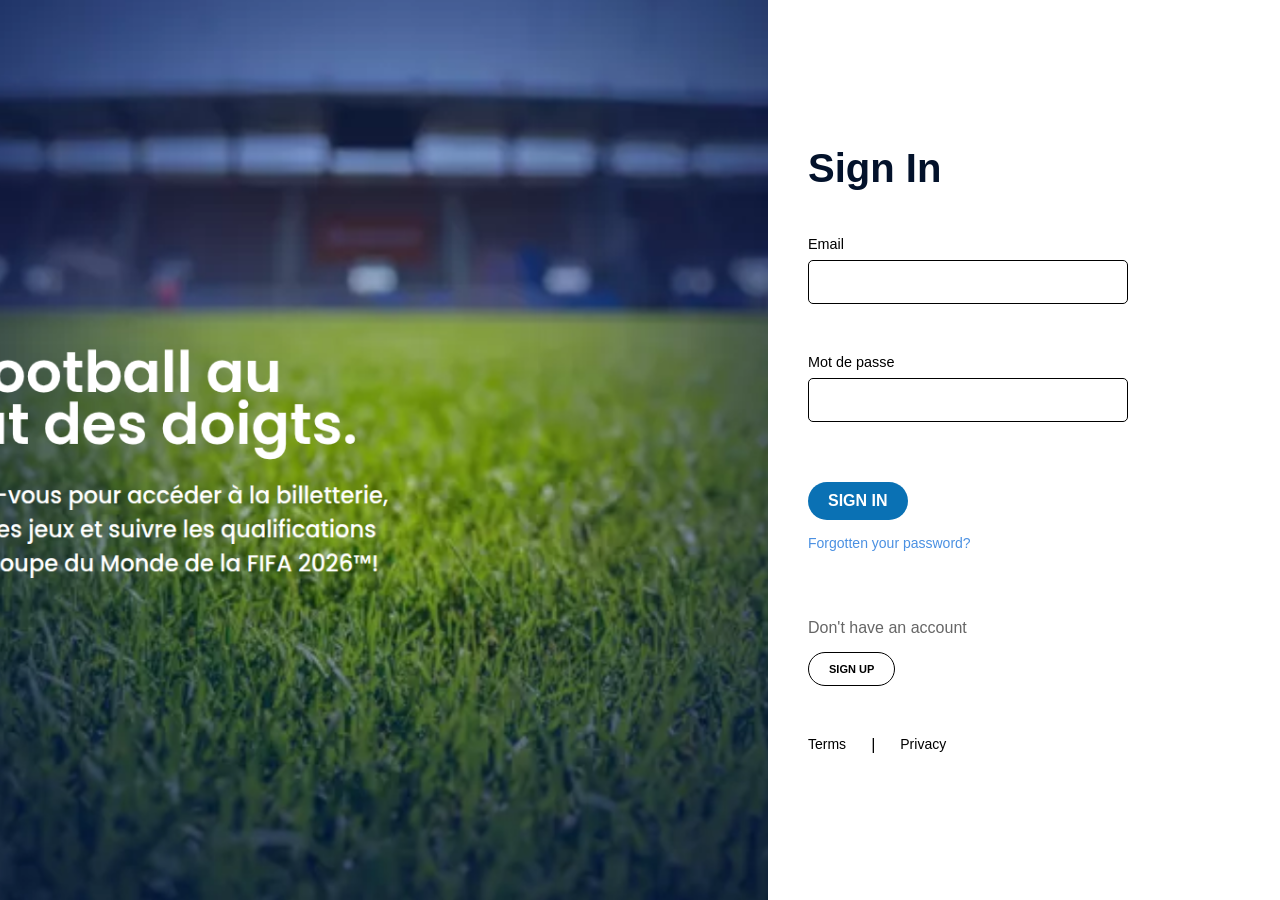
==== signin.html @ 0ba0b4b2 "Mise à jour - FIFA website" ====
<!DOCTYPE html>
<html lang="fr">
<head>
    <meta charset="UTF-8">
    <meta name="viewport" content="width=device-width, initial-scale=1.0">
    <title>Connexion - Interface Moderne</title>
    <link rel="stylesheet" href="signin.css">
</head>
<body>
    <div class="background-section"></div>
    
    <div class="form-section">
        <h2>Sign In</h2>
        
        <form>
            <div class="form-group">
                <label for="email">Email</label>
                <input type="email" id="email" placeholder="" required>
            </div>
            
            <div class="form-group">
                <label for="password">Mot de passe</label>
                <input type="password" id="password" placeholder="" required>
            </div>
            
            <button type="submit" class="btn">SIGN IN</button>
            <!--<a href="signup2.html" class="btn">SIGN IN</a>-->
            
            <div class="forgot-password">
                <label for="dialog-toggle" class="forgot-link">Forgotten your password?</label>
            </div>
        </form>
        
        <div class="signup-section">
            <p>Don't have an account</p>
            <a href="signup.html" class="btn-signup">SIGN UP</a>
        </div>
        <input type="checkbox" id="dialog-toggle">
    <div class="dialog-overlay">
        <div class="dialog">
            <h2>Forgotten your password?</h2>
            <p>Enter your email address below and click on 'SEND ME A LINK'. A link to change your password will be sent to you.</p>
            
            <div class="form-group">
                <label for="reset-email">Email</label>
                <input type="email" id="reset-email" placeholder="Votre adresse email" required>
            </div>
            
            <div class="dialog-buttons">
                <label for="dialog-toggle" class="btn-cancel">Cancel</label>
                <button type="button" class="btn-send">SEND ME A LINK</button>
            </div>
        </div>
    </div>
        <div class="footer">
            <a href="#">Terms</a>
            <span class="separator">|</span>
            <a href="#">Privacy</a>
        </div>
    </div>
    
</body>
</html>
---- signin.css ----
* {
            margin: 0;
            padding: 0;
            box-sizing: border-box;
            font-family: 'Segoe UI', Tahoma, Geneva, Verdana, sans-serif;
        }

        body {
            display: flex;
            min-height: 100vh;
        }

        .background-section {
            width: 60%;
            background-image: url(assets/images/LoginInBgC.png);
            background-size: cover;
            background-position: center;
        }

        .form-section {
            width: 30%;
            min-width: 400px;
            background-color: white;
            display: flex;
            flex-direction: column;
            justify-content: center;
            padding: 40px;
        }

        h2 {
            color: #03122B;
            margin-bottom: 45px;
            font-size: 40px;
            font-weight: 600;
        }

        .form-group {
            margin-bottom: 50px;
        }

        label {
            display: block;
            margin-bottom: 8px;
            font-weight: 500;
            color: #000000;
            font-size: 0.9rem;
        }

        input[type="email"],
        input[type="password"] {
            width: 100%;
            padding: 12px 15px;
            border: 1px solid #000000;
            border-radius: 5px;
            font-size: 16px;
            transition: border-color 0.3s;
        }

        input[type="email"]:focus,
        input[type="password"]:focus {
            border-color: #0A71B4;
            outline: none;
            box-shadow: 0 0 0 2px rgba(74, 144, 226, 0.2);
        }

        .btn {
            display: inline-block;
            padding: 10px 20px;
            background-color: #0A71B4;
            color: white;
            border: none;
            border-radius: 30px;
            font-size: 16px;
            font-weight: 600;
            cursor: pointer;
            transition: background-color 0.3s;
            margin-top: 10px;
        }

        .btn:hover {
            background-color: #2964ae;
        }

        .forgot-password {
            text-align: left;
            margin-top: 15px;
        }

        .forgot-password a {
            color: #4a90e2;
            text-decoration: none;
            font-size: 16px;
            cursor: pointer;
        }

        .forgot-password a:hover {
            text-decoration: none;
        }

        .signup-section {
            text-align: left;
            margin-top: 40px;
            padding-top: 20px;
        }

        .signup-section p {
            margin-bottom: 15px;
            color: #666;
            font-size: 16px;
        }

        .btn-signup {
            display: inline-block;
            padding: 10px 20px;
            background-color: transparent;
            color: #000000;
            border: 1px solid #000000;
            border-radius: 30px;
            font-size: 11px;
            font-weight: 600;
            text-decoration: none;
            transition: all 0.3s;
        }

        .footer {
            display: flex;
            justify-content: flex-start;
            margin-top: 30px;
            padding-top: 20px;
        }

        .footer a {
            color: #000000;
            text-decoration: none;
            font-size: 14px;
        }

        .footer a:hover {
            text-decoration: none;
        }

        .separator {
            margin: 0 25px;
            color: #000000;
        }

        /* Styles pour la boîte de dialogue */        
        .forgot-password {
            text-align: left;
            margin-top: 15px;
        }

        .forgot-link {
            color: #4a90e2;
            text-decoration: none;
            font-size: 14px;
            cursor: pointer;
        }

        .forgot-link:hover {
            text-decoration: none;
        }

        /* Votre CSS pour la boîte de dialogue */
        .dialog-overlay {
            position: fixed;
            top: 0;
            left: 0;
            width: 100%;
            height: 100%;
            background-color: rgba(0, 0, 0, 0.5);
            display: none;
            justify-content: center;
            align-items: center;
            z-index: 1000;
        }

        .dialog {
            background-color: white;
            border-radius: 10px;
            width: 90%;
            max-width: 800px;
            padding: 30px;
            box-shadow: 0 5px 20px rgba(0, 0, 0, 0.2);
        }

        .dialog h2 {
            margin-bottom: 20px;
            color: #000000;
            text-align: left;
        }

        .dialog p {
            margin-bottom: 20px;
            color: #000000;
            text-align: left;
            font-size: 16px;
            font-weight: 500;
        }

        .dialog-buttons {
            display: flex;
            justify-content: space-between;
            margin-top: 20px;
        }

        .btn-cancel {
            color: black;
            border: 1px solid #000000;
            padding: 10px 20px;
            border-radius: 30px;
            cursor: pointer;
            font-weight: 500;
            transition: background-color 0.3s;
        }

        .btn-send {
            background-color: #4a90e2;
            color: white;
            border: none;
            padding: 10px 20px;
            border-radius: 30px;
            cursor: pointer;
            font-weight: 500;
            transition: background-color 0.3s;
        }

        .btn-send:hover {
            background-color: #3a7bc8;
        }

        #dialog-toggle {
            display: none;
        }

        #dialog-toggle:checked ~ .dialog-overlay {
            display: flex;
        }

        /* Responsive */
        @media (max-width: 900px) {
            body {
                flex-direction: column;
            }
            
            .background-section {
                width: 100%;
                height: 40vh;
            }
            
            .form-section {
                width: 100%;
                min-width: auto;
            }
        }
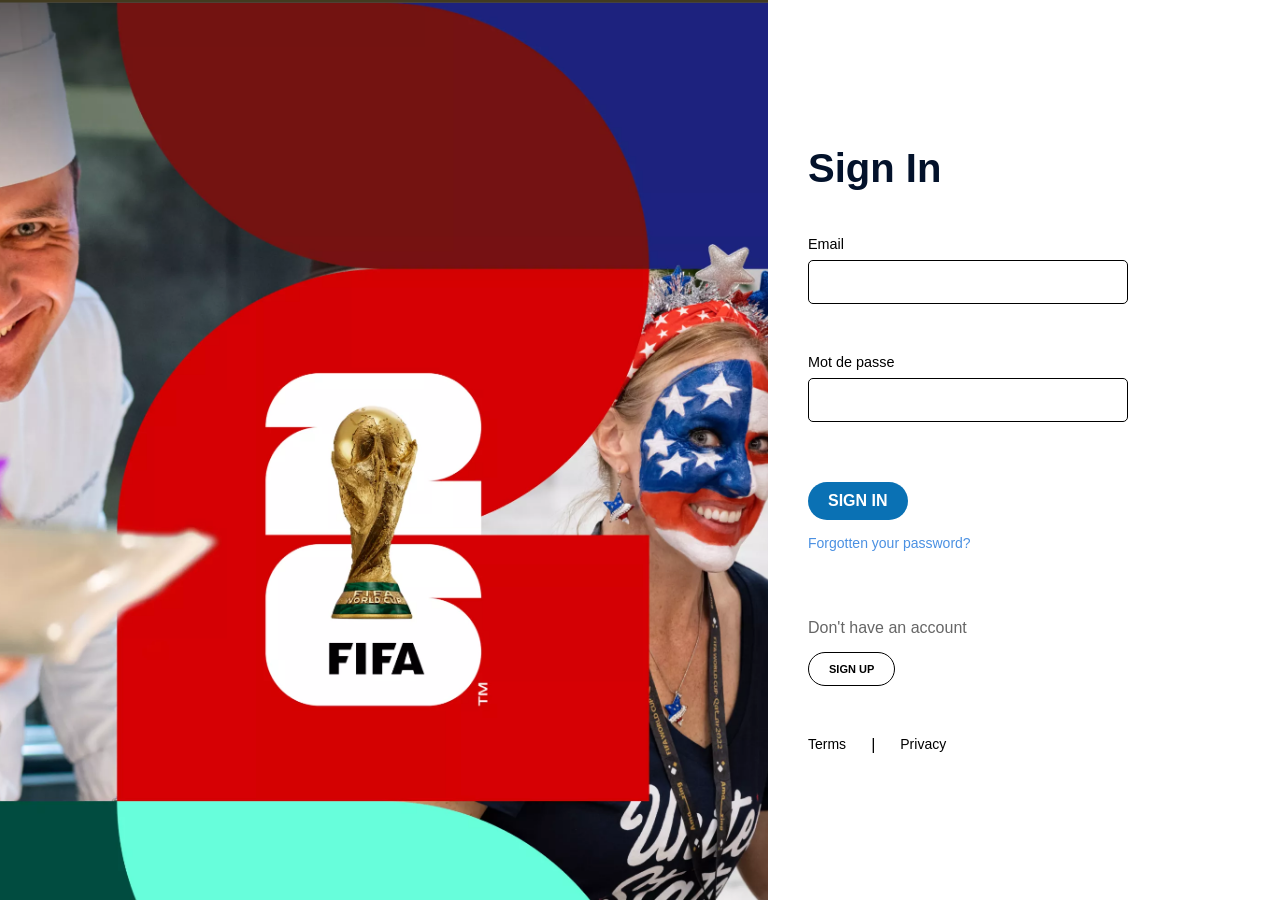
==== commit 517608e7: "Les MAJ et la new version" ====
--- a/signin.html
+++ b/signin.html
@@ -3,7 +3,7 @@
 <head>
     <meta charset="UTF-8">
     <meta name="viewport" content="width=device-width, initial-scale=1.0">
-    <title>Connexion - Interface Moderne</title>
+    <title>FIFA Login</title>
     <link rel="stylesheet" href="signin.css">
 </head>
 <body>
